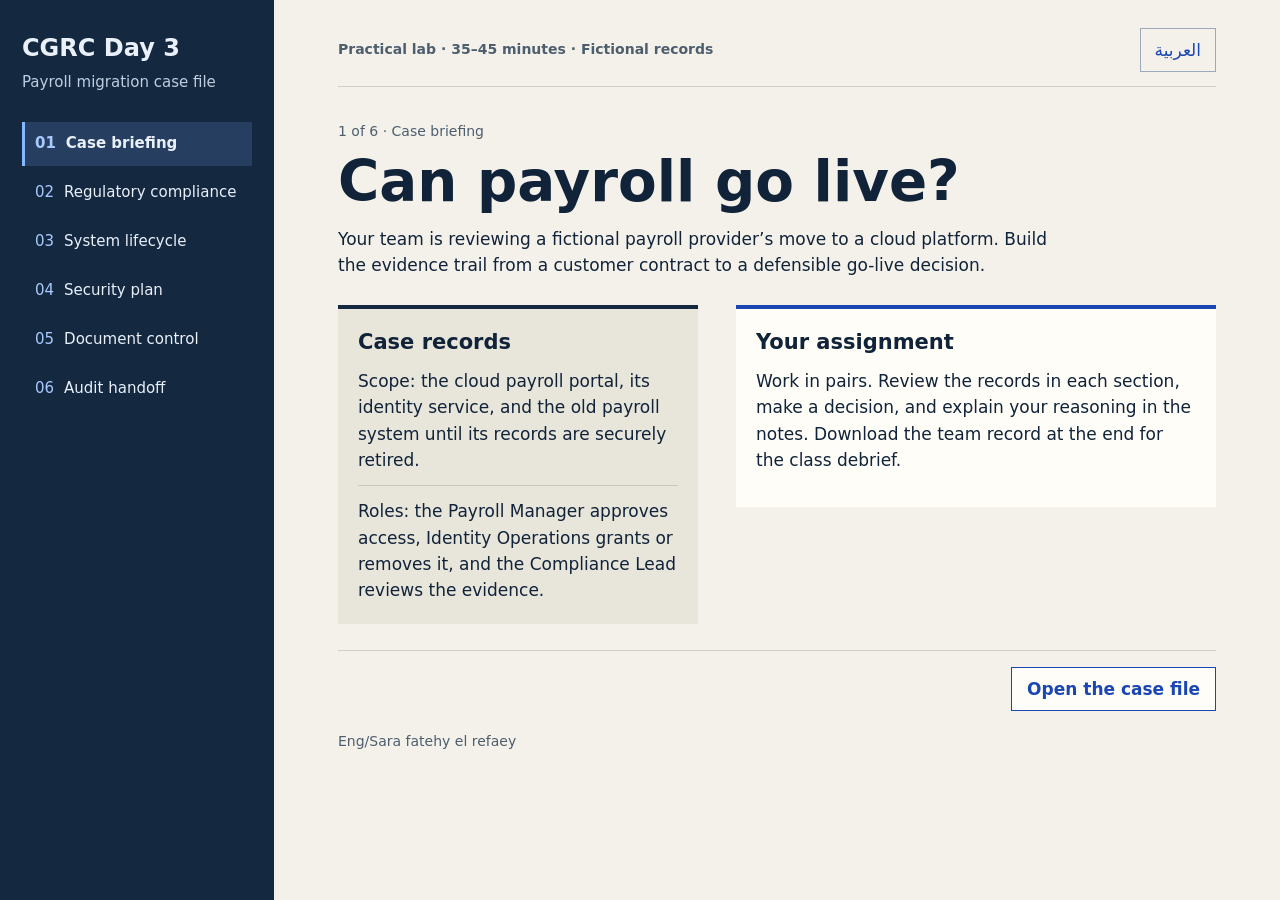
==== index.html @ adb21e2c "Add the bilingual CGRC Day 3 lab" ====
<!doctype html>
<html lang="en" dir="ltr">
<head>
<meta charset="utf-8">
<meta name="viewport" content="width=device-width, initial-scale=1">
<title>Payroll Migration | CGRC Day 3 Lab</title>
<style>
  :root {
    color-scheme: light;
    --paper: #f4f1ea;
    --white: #fffdf7;
    --ink: #102339;
    --muted: #4d5e6d;
    --line: #cdcfc8;
    --blue: #1946b3;
    --rail: #142840;
    --rail-text: #e9f0fa;
  }
  * { box-sizing: border-box; }
  body { margin: 0; background: var(--paper); color: var(--ink); font: 17px/1.55 system-ui, sans-serif; }
  button, textarea { font: inherit; }
  a, button { touch-action: manipulation; }
  :focus-visible { outline: 3px solid #2871db; outline-offset: 4px; }
  [hidden] { display: none !important; }
  .frame { max-width: 1540px; min-height: 100vh; margin: auto; display: grid; grid-template-columns: 274px minmax(0, 1fr); }
  .rail { background: var(--rail); color: var(--rail-text); padding: 34px 22px; }
  .brand { font-size: 24px; font-weight: 750; line-height: 1.2; }
  .rail p { color: #bfcee0; margin: 8px 0 28px; font-size: 15px; }
  .rail nav { display: grid; gap: 5px; }
  .rail a { display: grid; grid-template-columns: 2ch 1fr; gap: 10px; text-decoration: none; color: inherit; min-height: 44px; align-items: center; padding: 8px 10px; border-inline-start: 3px solid transparent; font-size: 15px; }
  .rail a:hover, .rail a[aria-current] { background: #263f60; }
  .rail a[aria-current] { border-inline-start-color: #86b7ff; font-weight: 700; }
  .rail a span:first-child { color: #a8caff; font-variant-numeric: tabular-nums; }
  main { min-width: 0; padding: 28px clamp(20px, 5vw, 76px) 18px; }
  header { display: flex; align-items: center; justify-content: space-between; flex-wrap: wrap; gap: 8px 16px; border-bottom: 1px solid var(--line); padding-bottom: 14px; }
  .meta, .section-label, footer { font-size: 14px; color: var(--muted); }
  .meta { font-weight: 700; }
  .language { min-height: 44px; background: transparent; color: var(--blue); border: 1px solid #9ca8bc; padding: 4px 14px; cursor: pointer; }
  .section-label { margin: 34px 0 8px; }
  h1 { font-size: clamp(32px, 4.4vw, 62px); line-height: 1.09; margin: 0 0 14px; max-width: 21ch; overflow-wrap: anywhere; }
  h2 { font-size: 21px; line-height: 1.3; margin: 0 0 12px; }
  .lead { max-width: 66ch; margin: 0 0 26px; }
  .workspace { display: grid; grid-template-columns: minmax(0, 0.9fr) minmax(0, 1.2fr); gap: clamp(18px, 3vw, 38px); align-items: start; }
  .evidence { background: #e8e5db; border-top: 4px solid var(--rail); padding: 20px; }
  .evidence p { margin: 0; }
  .evidence p + p { border-top: 1px solid #c7c9c1; margin-top: 12px; padding-top: 12px; }
  .task { background: var(--white); padding: 20px; border-top: 4px solid var(--blue); }
  .task p { margin: 0 0 14px; }
  fieldset { border: 0; padding: 0; margin: 0 0 12px; min-width: 0; }
  legend { padding: 0; margin-bottom: 10px; font-weight: 700; }
  .choice { display: flex; align-items: start; gap: 9px; padding: 10px; margin-bottom: 7px; border: 1px solid var(--line); cursor: pointer; }
  .choice:has(:checked) { border-color: var(--blue); background: #edf2ff; }
  input { accent-color: var(--blue); margin-top: .42em; flex-shrink: 0; }
  .action { display: inline-flex; align-items: center; justify-content: center; min-height: 44px; padding: 7px 15px; border: 1px solid var(--blue); text-decoration: none; font-weight: 650; color: var(--blue); background: var(--white); cursor: pointer; }
  .primary { color: white; background: var(--blue); }
  .task .feedback { padding: 10px 12px; margin: 12px 0 0; background: #eaf0f6; border-inline-start: 3px solid var(--blue); }
  .notes { margin-top: 18px; }
  .notes label { display: block; font-size: 15px; font-weight: 700; margin-bottom: 5px; }
  textarea { width: 100%; resize: vertical; min-height: 94px; padding: 9px; border: 1px solid #929b9f; background: #fff; color: inherit; }
  .pager { border-top: 1px solid var(--line); margin-top: 26px; padding-top: 16px; display: flex; justify-content: space-between; gap: 10px; }
  .pager a:last-child { margin-inline-start: auto; }
  footer { margin-top: 20px; }
  @media (max-width: 1050px) { .frame { grid-template-columns: 215px minmax(0,1fr); } .workspace { grid-template-columns: 1fr; } }
  @media (max-width: 650px) {
    .frame { display: block; }
    .rail { padding: 18px 14px 12px; }
    .rail p { display: none; }
    .rail nav { grid-template-columns: repeat(2, minmax(0, 1fr)); gap: 2px 5px; margin-top: 8px; }
    .rail a { gap: 6px; font-size: 14px; padding-inline: 5px; }
    main { padding: 15px 16px 18px; }
    .section-label { margin-top: 24px; }
  }
</style>
</head>
<body>
<div class="frame">
  <aside class="rail">
    <div class="brand">CGRC <span id="day">Day 3</span></div>
    <p id="rail-caption">Payroll migration case file</p>
    <nav id="steps" aria-label="Lab sections"></nav>
  </aside>
  <main>
    <header>
      <div id="meta" class="meta">Practical lab · 35–45 minutes · Fictional records</div>
      <button type="button" id="language" class="language" lang="ar">العربية</button>
    </header>
    <p id="position" class="section-label"></p>
    <h1 id="title" tabindex="-1">Payroll migration lab</h1>
    <p id="lead" class="lead">Build an evidence trail for a fictional cloud payroll migration.</p>
    <noscript>Enable JavaScript to navigate the lab, check decisions, and export your notes.</noscript>
    <div class="workspace">
      <section class="evidence" aria-labelledby="evidence-title">
        <h2 id="evidence-title"></h2>
        <div id="records"></div>
      </section>
      <section class="task" aria-labelledby="task-title">
        <h2 id="task-title"></h2>
        <p id="instruction"></p>
        <form id="decision" hidden>
          <fieldset><legend id="question"></legend><div id="choices"></div></fieldset>
          <button id="check" class="action primary"></button>
          <p id="feedback" class="feedback" role="status" hidden></p>
        </form>
        <div id="notes-area" class="notes" hidden>
          <label id="notes-label" for="notes"></label>
          <textarea id="notes" dir="auto"></textarea>
        </div>
        <button type="button" id="download" class="action primary" hidden></button>
      </section>
    </div>
    <nav class="pager" id="pager" aria-label="Section navigation">
      <a id="previous" class="action"></a>
      <a id="next" class="action"></a>
    </nav>
    <footer><bdi>Eng/Sara fatehy el refaey</bdi></footer>
  </main>
</div>
<script>
const content = {
  en: {
    ui: {
      day: "Day 3", rail: "Payroll migration case file", meta: "Practical lab · 35–45 minutes · Fictional records",
      evidence: "Case records", task: "Your assignment", notes: "Team notes (optional, kept on this page until reload)",
      check: "Check decision", download: "Download team record", previous: "Back", next: "Next section", start: "Open the case file",
      sections: "Lab sections", pager: "Section navigation", of: "of", noAnswer: "Unanswered"
    },
    steps: [
      {
        tab: "Case briefing", title: "Can payroll go live?",
        lead: "Your team is reviewing a fictional payroll provider’s move to a cloud platform. Build the evidence trail from a customer contract to a defensible go-live decision.",
        records: [
          "Scope: the cloud payroll portal, its identity service, and the old payroll system until its records are securely retired.",
          "Roles: the Payroll Manager approves access, Identity Operations grants or removes it, and the Compliance Lead reviews the evidence."
        ],
        instruction: "Work in pairs. Review the records in each section, make a decision, and explain your reasoning in the notes. Download the team record at the end for the class debrief."
      },
      {
        tab: "Regulatory compliance", title: "Map the obligation",
        lead: "Start with the source requirement. The control and its evidence need to show how the team meets that requirement.",
        records: [
          "CL-07 · Fictional customer contract. Payroll access is limited to approved staff. For a departure on a working day, remove access by the same time on the next working day.",
          "HR-041 · The simulated HR system records departures. Identity Operations can export time-stamped access removal records."
        ],
        instruction: "Identify the accountable owner and the evidence you would request.",
        question: "Which mapping demonstrates the removal deadline?",
        choices: [
          "Compliance publishes a policy. Use the signed policy as proof every departure met the deadline.",
          "Payroll Manager owns the requirement. Compare the HR departure timestamp with the access removal record."
        ],
        feedback: [
          "A policy describes the rule. It does not show when a particular account was removed.",
          "Correct. Matching departure and removal timestamps lets a reviewer assess whether the deadline was met."
        ]
      },
      {
        tab: "System lifecycle", title: "Set the go-live gate",
        lead: "A go-live decision depends on evidence from the new platform and any legacy access that remains in scope.",
        records: [
          "TEST-18 · New portal access was checked. The legacy system’s departure workflow has yet to be tested.",
          "MIG-03 · Legacy records must remain available to designated staff during reconciliation. The migration lead can test legacy access before the planned launch."
        ],
        instruction: "Propose a launch decision and a concrete condition for revisiting it.",
        question: "What should the launch team do?",
        choices: [
          "Hold launch approval until the team tests legacy access removal and reviews the result. Keep only approved reconciliation access.",
          "Approve launch based on the new portal test and wait until the legacy system is retired to review its access."
        ],
        feedback: [
          "Correct. Legacy access is still in scope. Define who will review the result and record the decision before launch.",
          "The legacy system still holds payroll records. A new portal test does not show that the old workflow removes access on time."
        ]
      },
      {
        tab: "Security plan", title: "Write the control entry",
        lead: "A System Security Plan should give an assessor enough detail to understand who does what and where to verify it.",
        records: [
          "SSP-04 · Draft wording: “Payroll access is restricted.” No owner, timing, or evidence location is given.",
          "OPS-12 · HR records departures. Identity Operations removes access in the portal and legacy system while both are in use."
        ],
        instruction: "Choose the entry that an assessor could verify. Draft your own version in the notes.",
        question: "Which entry belongs in the plan?",
        choices: [
          "Access is managed according to policy, and the team checks it when necessary.",
          "On an HR departure notice, Identity Operations removes access from both systems within one business day. The Payroll Manager reviews exceptions. HR timestamps and removal records are linked in the case ticket."
        ],
        feedback: [
          "The wording leaves the trigger, deadline, systems, and evidence open to interpretation.",
          "Correct. The entry identifies the trigger, executor, deadline, systems, reviewer, and evidence location."
        ]
      },
      {
        tab: "Document control", title: "Choose the audit evidence",
        lead: "Two procedures and a case record are on your desk. Decide which files explain the process and which show what happened.",
        records: [
          "PROC-02 v2 · Approved by the Payroll Manager. Remove payroll access within one business day. PROC-02 v3 · Draft awaiting approval. It proposes two business days.",
          "CASE-204 · HR recorded a Monday 09:00 departure. Tuesday’s 11:00 access export still lists the account as active in the legacy system."
        ],
        instruction: "Record the governing version and the evidence that supports the finding.",
        question: "What belongs in the audit pack?",
        choices: [
          "Use the approved v2 procedure, the HR departure record, and the time-stamped legacy export. Record the exception and preserve the draft separately.",
          "Use the newer draft and omit the earlier access export because the draft allows a longer window."
        ],
        feedback: [
          "Correct. The approved procedure establishes the rule. The HR record and access export support the finding.",
          "A newer draft does not supersede an approved procedure or change the customer contract."
        ]
      },
      {
        tab: "Audit handoff", title: "Close the finding",
        lead: "The legacy export confirms that a former employee still had payroll access after the approved deadline.",
        records: [
          "Finding F-01 · CASE-204 shows legacy access remained active beyond the deadline in CL-07.",
          "Your handoff should specify who removes access, how the removal will be verified, and how a similar delay could be detected on Day 4."
        ],
        instruction: "Write a short audit handoff. Include the requirement, evidence of the failure, remediation owner, and proof of closure. Download your decisions and notes for discussion."
      }
    ]
  },
  ar: {
    ui: {
      day: "اليوم الثالث", rail: "ملف حالة ترحيل نظام الرواتب", meta: "مختبر عملي · ٣٥–٤٥ دقيقة · سجلات افتراضية",
      evidence: "سجلات الحالة", task: "المهمة", notes: "ملاحظات الفريق (اختيارية، تبقى على الصفحة حتى إعادة تحميلها)",
      check: "تحقق من القرار", download: "تنزيل سجل الفريق", previous: "السابق", next: "القسم التالي", start: "افتح ملف الحالة",
      sections: "أقسام المختبر", pager: "التنقل بين الأقسام", of: "من", noAnswer: "بلا إجابة"
    },
    steps: [
      {
        tab: "موجز الحالة", title: "هل نوافق على تشغيل النظام؟",
        lead: "يراجع فريقك انتقال شركة رواتب افتراضية إلى منصة سحابية. تتبّع الأدلة من بند العقد حتى قرار التشغيل.",
        records: [
          "النطاق: بوابة الرواتب السحابية، وخدمة إدارة الهوية، والنظام القديم حتى إخراج سجلاته من الخدمة بطريقة آمنة.",
          "الأدوار: يعتمد مدير الرواتب صلاحيات الوصول، ويمنحها أو يلغيها فريق عمليات الهوية، ويراجع مسؤول الامتثال الأدلة."
        ],
        instruction: "اعملوا في أزواج. راجعوا السجلات، واتخذوا قرارًا في كل قسم، وسجّلوا مبرراتكم. نزّلوا سجل الفريق في النهاية لمناقشته."
      },
      {
        tab: "الامتثال التنظيمي", title: "اربط الالتزام بالضابط",
        lead: "ابدأ بالمتطلب الوارد في المصدر. يجب أن يوضح الضابط وأدلته كيف يتحقق هذا المتطلب.",
        records: [
          "عقد العميل الافتراضي (CL-07): يقتصر الوصول إلى الرواتب على الموظفين المعتمدين. عند المغادرة في يوم عمل، تُلغى الصلاحيات بحلول الوقت نفسه من يوم العمل التالي.",
          "سجل الموارد البشرية (HR-041): يسجل النظام الافتراضي حالات المغادرة، ويمكن لفريق عمليات الهوية استخراج سجلات إلغاء الوصول الموثقة بالتوقيت."
        ],
        instruction: "حدّد مالك المتطلب والدليل الذي ستطلبه.",
        question: "أي ربط يثبت الالتزام بالموعد؟",
        choices: [
          "ينشر فريق الامتثال سياسة موقّعة ويستخدمها لإثبات إلغاء الوصول في الموعد لكل مغادر.",
          "يتولى مدير الرواتب مسؤولية المتطلب. نقارن وقت المغادرة في سجل الموارد البشرية بوقت إلغاء الصلاحية."
        ],
        feedback: [
          "توضح السياسة القاعدة، لكنها لا تثبت متى أُلغيت صلاحية حساب بعينه.",
          "صحيح. تتيح مقارنة وقت المغادرة والإلغاء التحقق من الالتزام بالموعد."
        ]
      },
      {
        tab: "دورة حياة النظام", title: "حدّد شرط التشغيل",
        lead: "يعتمد قرار التشغيل على أدلة المنصة الجديدة وعلى صلاحيات النظام القديم ما دام ضمن النطاق.",
        records: [
          "اختبار (TEST-18): فُحص الوصول إلى البوابة الجديدة، لكن إجراء إلغاء الوصول في النظام القديم لم يُختبر بعد.",
          "ترحيل (MIG-03): تبقى السجلات القديمة متاحة للموظفين المكلّفين بالمطابقة. يستطيع مسؤول الترحيل اختبار الوصول قبل التشغيل."
        ],
        instruction: "اقترح قرار تشغيل وحدّد شرطًا واضحًا لإعادة النظر فيه.",
        question: "ما الإجراء المناسب لفريق التشغيل؟",
        choices: [
          "أجّل الموافقة لحين اختبار إلغاء الوصول في النظام القديم ومراجعة النتيجة. احتفظ بصلاحيات المطابقة المعتمدة فقط.",
          "وافق على التشغيل بناءً على اختبار البوابة الجديدة وأجّل مراجعة الوصول إلى حين إيقاف النظام القديم."
        ],
        feedback: [
          "صحيح. النظام القديم ما زال ضمن النطاق. حدّد مَن يراجع نتيجة الاختبار وسجّل القرار قبل التشغيل.",
          "ما زال النظام القديم يحتوي على سجلات الرواتب. اختبار البوابة الجديدة لا يثبت إلغاء الوصول في النظام القديم في الموعد."
        ]
      },
      {
        tab: "خطة أمن النظام", title: "اكتب وصف الضابط",
        lead: "توضح خطة أمن النظام للمقيّم من ينفذ الضابط وكيف يجد دليل التنفيذ.",
        records: [
          "مسودة خطة الأمن (SSP-04): «الوصول إلى الرواتب مقيّد». لم يُذكر المسؤول أو التوقيت أو مكان الدليل.",
          "إجراء التشغيل (OPS-12): توثّق الموارد البشرية المغادرة، وتُلغي عمليات الهوية الصلاحيات في البوابة والنظام القديم ما داما قيد الاستخدام."
        ],
        instruction: "اختر الوصف الذي يستطيع المقيّم التحقق منه واكتب صياغتك في الملاحظات.",
        question: "أي وصف يصلح للخطة؟",
        choices: [
          "يُدار الوصول وفق السياسة، ويراجعه الفريق عند الحاجة.",
          "عند إخطار المغادرة، تُلغي عمليات الهوية الصلاحيات في النظامين خلال يوم عمل واحد. يراجع مدير الرواتب الاستثناءات، وتُربط سجلات التوقيت والإلغاء بتذكرة الحالة."
        ],
        feedback: [
          "لا يحدد هذا الوصف متى يبدأ الإجراء أو موعده أو الأنظمة المشمولة أو مكان الدليل.",
          "صحيح. يحدد الوصف سبب بدء الإجراء، والمنفذ، والموعد، والأنظمة، والمراجع، ومكان الدليل."
        ]
      },
      {
        tab: "إدارة الوثائق", title: "اختر أدلة التدقيق",
        lead: "أمامك نسختان من الإجراء وسجل حالة. حدّد ما يشرح الإجراء وما يثبت ما حدث.",
        records: [
          "الإجراء (PROC-02): اعتمد مدير الرواتب الإصدار الثاني، وفيه الإلغاء خلال يوم عمل. الإصدار الثالث مسودة غير معتمدة تقترح يومي عمل.",
          "الحالة (CASE-204): سُجّلت المغادرة يوم الاثنين الساعة 09:00. أظهر كشف الثلاثاء الساعة 11:00 أن الحساب ما زال نشطًا في النظام القديم."
        ],
        instruction: "سجّل الإصدار المعتمد والدليل الذي يدعم الملاحظة.",
        question: "ما الذي يُدرج في حزمة التدقيق؟",
        choices: [
          "الإصدار الثاني المعتمد، وسجل المغادرة، وكشف الوصول المؤرّخ. وثّق الاستثناء واحفظ المسودة منفصلة.",
          "المسودة الأحدث، مع حذف كشف الوصول السابق لأن المسودة تسمح بمهلة أطول."
        ],
        feedback: [
          "صحيح. يحدد الإجراء المعتمد القاعدة، ويدعم سجل المغادرة وكشف الوصول الملاحظة.",
          "المسودة الأحدث لا تلغي الإجراء المعتمد ولا تغيّر عقد العميل."
        ]
      },
      {
        tab: "تسليم نتائج التدقيق", title: "أغلق ملاحظة التدقيق",
        lead: "يؤكد كشف النظام القديم أن موظفًا سابقًا احتفظ بصلاحية الوصول إلى الرواتب بعد انتهاء المهلة المعتمدة.",
        records: [
          "الملاحظة (F-01): تُظهر الحالة CASE-204 استمرار الوصول إلى النظام القديم بعد مهلة البند CL-07.",
          "حدّد من يلغي الوصول، وكيف تتحقق من الإلغاء، وكيف يمكن رصد تأخير مماثل في اليوم الرابع."
        ],
        instruction: "اكتب ملخصًا قصيرًا يتضمن المتطلب، ودليل الإخفاق، ومسؤول المعالجة، ودليل الإغلاق. نزّل قرارات الفريق وملاحظاته لمناقشتها."
      }
    ]
  }
};

const get = id => document.getElementById(id);
const responses = Array.from({length: content.en.steps.length}, () => ({choice: null, checked: false, notes: ""}));
let language = "en";
let current = 0;

function render(moveFocus = false) {
  const route = location.hash.match(/^#\/(\d+)$/);
  const index = Number(route?.[1]) - 1;
  current = index >= 0 && index < responses.length ? index : 0;
  const {ui, steps} = content[language];
  const step = steps[current];
  const response = responses[current];
  const arabic = language === "ar";

  document.documentElement.lang = language;
  document.documentElement.dir = arabic ? "rtl" : "ltr";
  document.title = step.title + " | CGRC";
  const toggle = get("language");
  toggle.textContent = arabic ? "English" : "العربية";
  toggle.lang = arabic ? "en" : "ar";
  get("day").textContent = ui.day;
  get("rail-caption").textContent = ui.rail;
  get("meta").textContent = ui.meta;
  get("steps").setAttribute("aria-label", ui.sections);
  get("pager").setAttribute("aria-label", ui.pager);
  get("position").textContent = (current + 1) + " " + ui.of + " " + steps.length + " · " + step.tab;
  get("title").textContent = step.title;
  get("lead").textContent = step.lead;
  get("evidence-title").textContent = ui.evidence;
  get("task-title").textContent = ui.task;
  get("instruction").textContent = step.instruction;
  get("records").replaceChildren(...step.records.map(record => {
    const p = document.createElement("p");
    p.textContent = record;
    return p;
  }));
  get("steps").replaceChildren(...steps.map((entry, i) => {
    const link = document.createElement("a");
    const number = document.createElement("span");
    number.textContent = String(i + 1).padStart(2, "0");
    link.href = "#/" + (i + 1);
    link.append(number, document.createTextNode(entry.tab));
    if (current === i) link.setAttribute("aria-current", "step");
    return link;
  }));

  get("decision").hidden = !step.choices;
  get("question").textContent = step.question ?? "";
  get("check").textContent = ui.check;
  get("choices").replaceChildren(...(step.choices ?? []).map((choice, i) => {
    const label = document.createElement("label");
    const input = document.createElement("input");
    input.type = "radio";
    input.name = "decision";
    input.value = String(i);
    input.required = true;
    input.checked = response.choice === i;
    label.className = "choice";
    label.append(input, document.createTextNode(choice));
    return label;
  }));
  showFeedback();
  const last = current === steps.length - 1;
  get("notes-area").hidden = current === 0;
  get("notes-label").textContent = ui.notes;
  get("notes").value = response.notes;
  get("download").hidden = !last;
  get("download").textContent = ui.download;
  get("previous").hidden = current === 0;
  get("previous").href = "#/" + current;
  get("previous").textContent = ui.previous;
  get("next").hidden = last;
  get("next").href = "#/" + (current + 2);
  get("next").textContent = current === 0 ? ui.start : ui.next;
  if (moveFocus) get("title").focus();
}

function showFeedback() {
  const response = responses[current];
  const panel = get("feedback");
  panel.hidden = !response.checked;
  panel.textContent = response.checked ? content[language].steps[current].feedback[response.choice] : "";
}

get("language").addEventListener("click", () => {
  language = language === "en" ? "ar" : "en";
  render();
});
get("decision").addEventListener("change", event => {
  responses[current].choice = Number(event.target.value);
  responses[current].checked = false;
  showFeedback();
});
get("decision").addEventListener("submit", event => {
  event.preventDefault();
  responses[current].checked = true;
  showFeedback();
});
get("notes").addEventListener("input", event => {
  responses[current].notes = event.target.value;
});
get("download").addEventListener("click", () => {
  const {ui, steps} = content[language];
  const report = steps.slice(1).map((step, i) => {
    const {choice, notes} = responses[i + 1];
    const decision = step.choices ? step.choices[choice] ?? ui.noAnswer : "";
    return [step.tab, decision, notes].filter(Boolean).join("\n");
  });
  const blob = new Blob(["\uFEFF", ["CGRC · " + ui.day, ...report].join("\n\n")], {type: "text/plain;charset=utf-8"});
  const url = URL.createObjectURL(blob);
  const link = document.createElement("a");
  link.href = url;
  link.download = "cgrc-day-3-team-record.txt";
  link.click();
  setTimeout(() => URL.revokeObjectURL(url), 1000);
});
window.addEventListener("hashchange", () => render(true));
render();
</script>
</body>
</html>
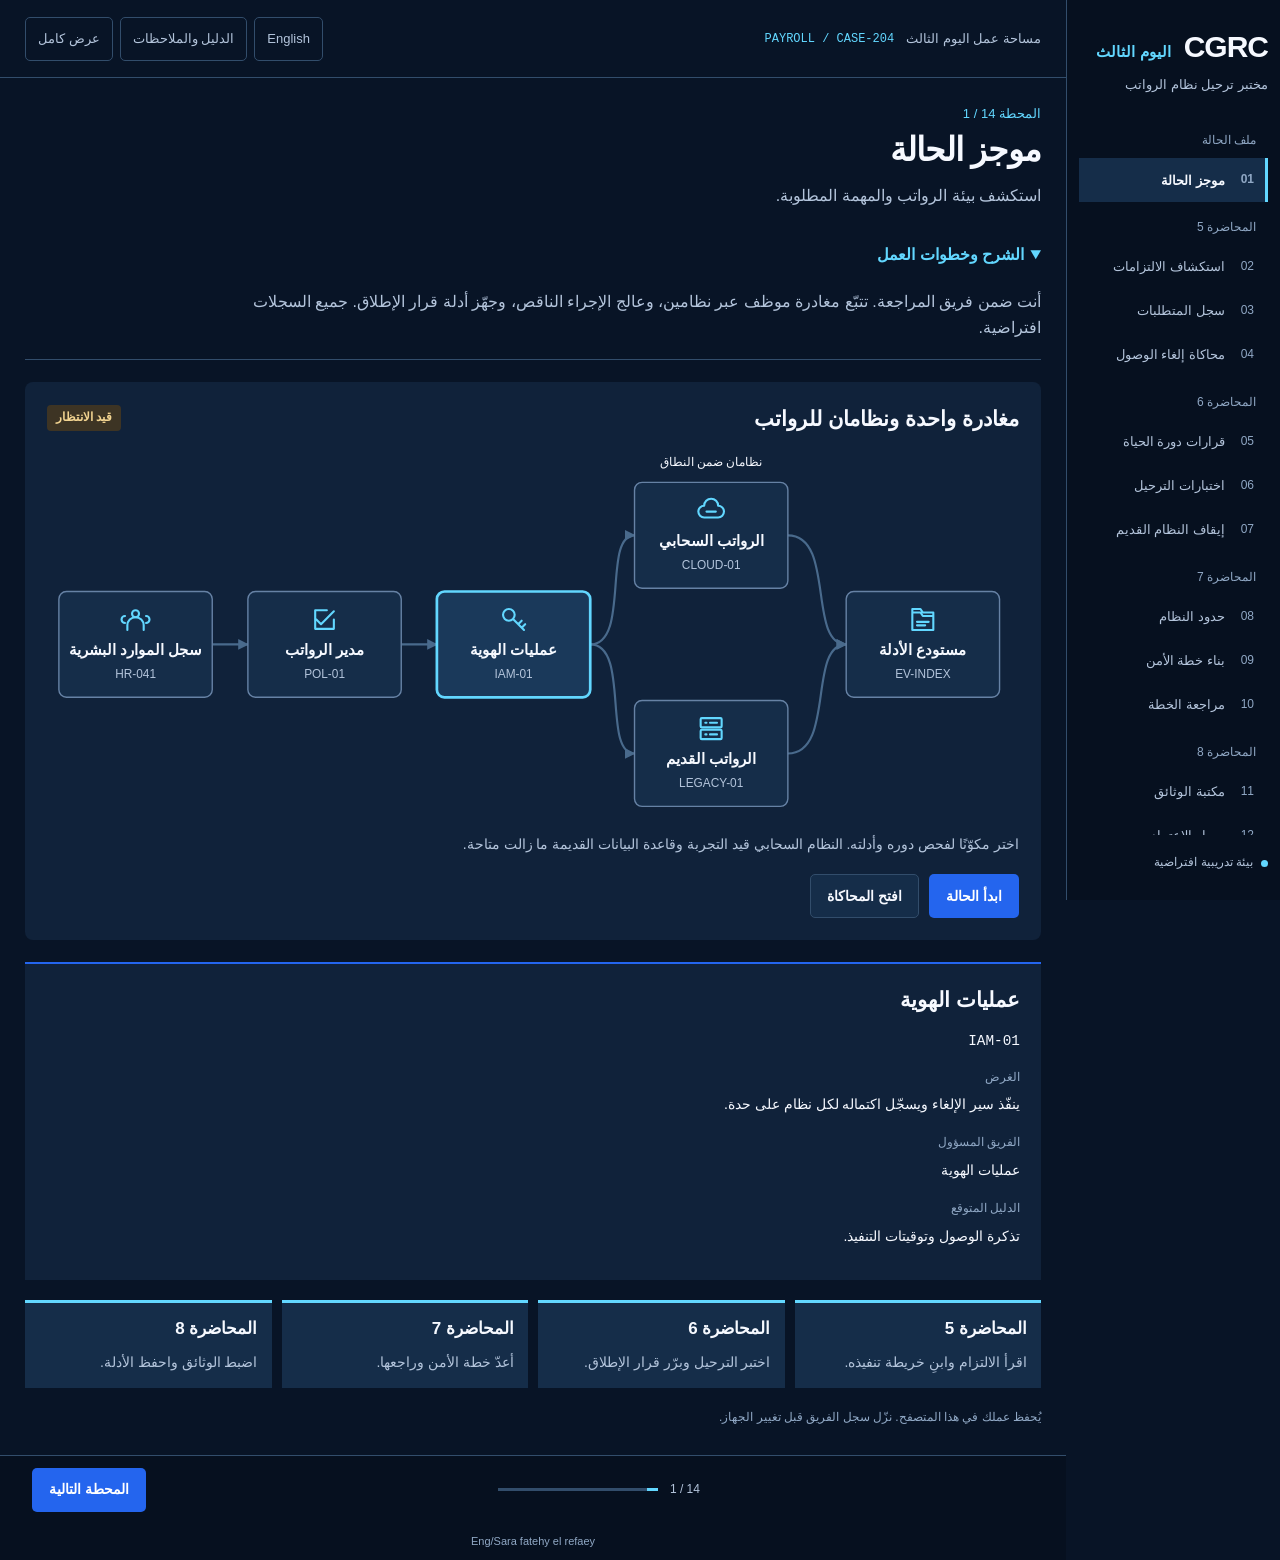
==== commit 6ec40050: "Publish the animated CGRC Day 3 simulation and audit workbench" ====
--- a/index.html
+++ b/index.html
@@ -1,442 +1,55 @@
 <!doctype html>
-<html lang="en" dir="ltr">
+<html lang="ar" dir="rtl">
 <head>
 <meta charset="utf-8">
 <meta name="viewport" content="width=device-width, initial-scale=1">
-<title>Payroll Migration | CGRC Day 3 Lab</title>
-<style>
-  :root {
-    color-scheme: light;
-    --paper: #f4f1ea;
-    --white: #fffdf7;
-    --ink: #102339;
-    --muted: #4d5e6d;
-    --line: #cdcfc8;
-    --blue: #1946b3;
-    --rail: #142840;
-    --rail-text: #e9f0fa;
-  }
-  * { box-sizing: border-box; }
-  body { margin: 0; background: var(--paper); color: var(--ink); font: 17px/1.55 system-ui, sans-serif; }
-  button, textarea { font: inherit; }
-  a, button { touch-action: manipulation; }
-  :focus-visible { outline: 3px solid #2871db; outline-offset: 4px; }
-  [hidden] { display: none !important; }
-  .frame { max-width: 1540px; min-height: 100vh; margin: auto; display: grid; grid-template-columns: 274px minmax(0, 1fr); }
-  .rail { background: var(--rail); color: var(--rail-text); padding: 34px 22px; }
-  .brand { font-size: 24px; font-weight: 750; line-height: 1.2; }
-  .rail p { color: #bfcee0; margin: 8px 0 28px; font-size: 15px; }
-  .rail nav { display: grid; gap: 5px; }
-  .rail a { display: grid; grid-template-columns: 2ch 1fr; gap: 10px; text-decoration: none; color: inherit; min-height: 44px; align-items: center; padding: 8px 10px; border-inline-start: 3px solid transparent; font-size: 15px; }
-  .rail a:hover, .rail a[aria-current] { background: #263f60; }
-  .rail a[aria-current] { border-inline-start-color: #86b7ff; font-weight: 700; }
-  .rail a span:first-child { color: #a8caff; font-variant-numeric: tabular-nums; }
-  main { min-width: 0; padding: 28px clamp(20px, 5vw, 76px) 18px; }
-  header { display: flex; align-items: center; justify-content: space-between; flex-wrap: wrap; gap: 8px 16px; border-bottom: 1px solid var(--line); padding-bottom: 14px; }
-  .meta, .section-label, footer { font-size: 14px; color: var(--muted); }
-  .meta { font-weight: 700; }
-  .language { min-height: 44px; background: transparent; color: var(--blue); border: 1px solid #9ca8bc; padding: 4px 14px; cursor: pointer; }
-  .section-label { margin: 34px 0 8px; }
-  h1 { font-size: clamp(32px, 4.4vw, 62px); line-height: 1.09; margin: 0 0 14px; max-width: 21ch; overflow-wrap: anywhere; }
-  h2 { font-size: 21px; line-height: 1.3; margin: 0 0 12px; }
-  .lead { max-width: 66ch; margin: 0 0 26px; }
-  .workspace { display: grid; grid-template-columns: minmax(0, 0.9fr) minmax(0, 1.2fr); gap: clamp(18px, 3vw, 38px); align-items: start; }
-  .evidence { background: #e8e5db; border-top: 4px solid var(--rail); padding: 20px; }
-  .evidence p { margin: 0; }
-  .evidence p + p { border-top: 1px solid #c7c9c1; margin-top: 12px; padding-top: 12px; }
-  .task { background: var(--white); padding: 20px; border-top: 4px solid var(--blue); }
-  .task p { margin: 0 0 14px; }
-  fieldset { border: 0; padding: 0; margin: 0 0 12px; min-width: 0; }
-  legend { padding: 0; margin-bottom: 10px; font-weight: 700; }
-  .choice { display: flex; align-items: start; gap: 9px; padding: 10px; margin-bottom: 7px; border: 1px solid var(--line); cursor: pointer; }
-  .choice:has(:checked) { border-color: var(--blue); background: #edf2ff; }
-  input { accent-color: var(--blue); margin-top: .42em; flex-shrink: 0; }
-  .action { display: inline-flex; align-items: center; justify-content: center; min-height: 44px; padding: 7px 15px; border: 1px solid var(--blue); text-decoration: none; font-weight: 650; color: var(--blue); background: var(--white); cursor: pointer; }
-  .primary { color: white; background: var(--blue); }
-  .task .feedback { padding: 10px 12px; margin: 12px 0 0; background: #eaf0f6; border-inline-start: 3px solid var(--blue); }
-  .notes { margin-top: 18px; }
-  .notes label { display: block; font-size: 15px; font-weight: 700; margin-bottom: 5px; }
-  textarea { width: 100%; resize: vertical; min-height: 94px; padding: 9px; border: 1px solid #929b9f; background: #fff; color: inherit; }
-  .pager { border-top: 1px solid var(--line); margin-top: 26px; padding-top: 16px; display: flex; justify-content: space-between; gap: 10px; }
-  .pager a:last-child { margin-inline-start: auto; }
-  footer { margin-top: 20px; }
-  @media (max-width: 1050px) { .frame { grid-template-columns: 215px minmax(0,1fr); } .workspace { grid-template-columns: 1fr; } }
-  @media (max-width: 650px) {
-    .frame { display: block; }
-    .rail { padding: 18px 14px 12px; }
-    .rail p { display: none; }
-    .rail nav { grid-template-columns: repeat(2, minmax(0, 1fr)); gap: 2px 5px; margin-top: 8px; }
-    .rail a { gap: 6px; font-size: 14px; padding-inline: 5px; }
-    main { padding: 15px 16px 18px; }
-    .section-label { margin-top: 24px; }
-  }
-</style>
+<meta name="theme-color" content="#081426">
+<meta name="description" content="Interactive bilingual CGRC Day 3 lab. Compliance, system lifecycle, security plans and controlled documentation through a fictional payroll migration.">
+<title>CGRC Day 3 · Payroll Migration Lab</title>
+<link rel="stylesheet" href="./styles.css">
 </head>
 <body>
-<div class="frame">
-  <aside class="rail">
-    <div class="brand">CGRC <span id="day">Day 3</span></div>
-    <p id="rail-caption">Payroll migration case file</p>
-    <nav id="steps" aria-label="Lab sections"></nav>
+<a class="skip" id="skip" href="#main">انتقل إلى مساحة العمل</a>
+<div class="app">
+  <aside class="sidebar" aria-label="Lab navigation">
+    <a href="#/1" class="brand"><strong>CGRC</strong><span id="brand-day">اليوم الثالث</span></a>
+    <p id="brand-sub">مختبر ترحيل نظام الرواتب</p>
+    <nav id="navigation"></nav>
+    <div class="sidebar-bottom"><span class="signal"></span><span id="simulation-label">بيئة تدريبية افتراضية</span></div>
   </aside>
-  <main>
-    <header>
-      <div id="meta" class="meta">Practical lab · 35–45 minutes · Fictional records</div>
-      <button type="button" id="language" class="language" lang="ar">العربية</button>
+  <div class="main">
+    <header class="topbar">
+      <div class="breadcrumb"><span id="module-label"></span><strong>PAYROLL / CASE-204</strong></div>
+      <div class="top-actions">
+        <button id="language" class="quiet" type="button" lang="en">English</button>
+        <button id="notes-button" class="quiet" type="button"></button>
+        <button id="fullscreen" class="quiet" type="button"></button>
+      </div>
     </header>
-    <p id="position" class="section-label"></p>
-    <h1 id="title" tabindex="-1">Payroll migration lab</h1>
-    <p id="lead" class="lead">Build an evidence trail for a fictional cloud payroll migration.</p>
-    <noscript>Enable JavaScript to navigate the lab, check decisions, and export your notes.</noscript>
-    <div class="workspace">
-      <section class="evidence" aria-labelledby="evidence-title">
-        <h2 id="evidence-title"></h2>
-        <div id="records"></div>
-      </section>
-      <section class="task" aria-labelledby="task-title">
-        <h2 id="task-title"></h2>
-        <p id="instruction"></p>
-        <form id="decision" hidden>
-          <fieldset><legend id="question"></legend><div id="choices"></div></fieldset>
-          <button id="check" class="action primary"></button>
-          <p id="feedback" class="feedback" role="status" hidden></p>
-        </form>
-        <div id="notes-area" class="notes" hidden>
-          <label id="notes-label" for="notes"></label>
-          <textarea id="notes" dir="auto"></textarea>
-        </div>
-        <button type="button" id="download" class="action primary" hidden></button>
-      </section>
-    </div>
-    <nav class="pager" id="pager" aria-label="Section navigation">
-      <a id="previous" class="action"></a>
-      <a id="next" class="action"></a>
-    </nav>
-    <footer><bdi>Eng/Sara fatehy el refaey</bdi></footer>
-  </main>
+    <div class="mobile-nav"><label for="jump" id="jump-label"></label><select id="jump"></select></div>
+    <main id="main" tabindex="-1">
+      <div class="screen-heading"><div><p id="position" class="overline"></p><h1 id="title"></h1><p id="lead" class="lead"></p></div><div id="case-status" class="status-summary"></div></div>
+      <div id="screen"></div>
+      <div id="save-state" class="save-state" role="status"></div>
+    </main>
+    <footer class="bottom">
+      <a id="previous" class="button secondary"></a>
+      <div class="bottom-center"><span id="page-count"></span><span class="progress-track"><span id="progress"></span></span></div>
+      <a id="next" class="button primary"></a>
+    </footer>
+    <div class="credit"><bdi>Eng/Sara fatehy el refaey</bdi></div>
+  </div>
 </div>
-<script>
-const content = {
-  en: {
-    ui: {
-      day: "Day 3", rail: "Payroll migration case file", meta: "Practical lab · 35–45 minutes · Fictional records",
-      evidence: "Case records", task: "Your assignment", notes: "Team notes (optional, kept on this page until reload)",
-      check: "Check decision", download: "Download team record", previous: "Back", next: "Next section", start: "Open the case file",
-      sections: "Lab sections", pager: "Section navigation", of: "of", noAnswer: "Unanswered"
-    },
-    steps: [
-      {
-        tab: "Case briefing", title: "Can payroll go live?",
-        lead: "Your team is reviewing a fictional payroll provider’s move to a cloud platform. Build the evidence trail from a customer contract to a defensible go-live decision.",
-        records: [
-          "Scope: the cloud payroll portal, its identity service, and the old payroll system until its records are securely retired.",
-          "Roles: the Payroll Manager approves access, Identity Operations grants or removes it, and the Compliance Lead reviews the evidence."
-        ],
-        instruction: "Work in pairs. Review the records in each section, make a decision, and explain your reasoning in the notes. Download the team record at the end for the class debrief."
-      },
-      {
-        tab: "Regulatory compliance", title: "Map the obligation",
-        lead: "Start with the source requirement. The control and its evidence need to show how the team meets that requirement.",
-        records: [
-          "CL-07 · Fictional customer contract. Payroll access is limited to approved staff. For a departure on a working day, remove access by the same time on the next working day.",
-          "HR-041 · The simulated HR system records departures. Identity Operations can export time-stamped access removal records."
-        ],
-        instruction: "Identify the accountable owner and the evidence you would request.",
-        question: "Which mapping demonstrates the removal deadline?",
-        choices: [
-          "Compliance publishes a policy. Use the signed policy as proof every departure met the deadline.",
-          "Payroll Manager owns the requirement. Compare the HR departure timestamp with the access removal record."
-        ],
-        feedback: [
-          "A policy describes the rule. It does not show when a particular account was removed.",
-          "Correct. Matching departure and removal timestamps lets a reviewer assess whether the deadline was met."
-        ]
-      },
-      {
-        tab: "System lifecycle", title: "Set the go-live gate",
-        lead: "A go-live decision depends on evidence from the new platform and any legacy access that remains in scope.",
-        records: [
-          "TEST-18 · New portal access was checked. The legacy system’s departure workflow has yet to be tested.",
-          "MIG-03 · Legacy records must remain available to designated staff during reconciliation. The migration lead can test legacy access before the planned launch."
-        ],
-        instruction: "Propose a launch decision and a concrete condition for revisiting it.",
-        question: "What should the launch team do?",
-        choices: [
-          "Hold launch approval until the team tests legacy access removal and reviews the result. Keep only approved reconciliation access.",
-          "Approve launch based on the new portal test and wait until the legacy system is retired to review its access."
-        ],
-        feedback: [
-          "Correct. Legacy access is still in scope. Define who will review the result and record the decision before launch.",
-          "The legacy system still holds payroll records. A new portal test does not show that the old workflow removes access on time."
-        ]
-      },
-      {
-        tab: "Security plan", title: "Write the control entry",
-        lead: "A System Security Plan should give an assessor enough detail to understand who does what and where to verify it.",
-        records: [
-          "SSP-04 · Draft wording: “Payroll access is restricted.” No owner, timing, or evidence location is given.",
-          "OPS-12 · HR records departures. Identity Operations removes access in the portal and legacy system while both are in use."
-        ],
-        instruction: "Choose the entry that an assessor could verify. Draft your own version in the notes.",
-        question: "Which entry belongs in the plan?",
-        choices: [
-          "Access is managed according to policy, and the team checks it when necessary.",
-          "On an HR departure notice, Identity Operations removes access from both systems within one business day. The Payroll Manager reviews exceptions. HR timestamps and removal records are linked in the case ticket."
-        ],
-        feedback: [
-          "The wording leaves the trigger, deadline, systems, and evidence open to interpretation.",
-          "Correct. The entry identifies the trigger, executor, deadline, systems, reviewer, and evidence location."
-        ]
-      },
-      {
-        tab: "Document control", title: "Choose the audit evidence",
-        lead: "Two procedures and a case record are on your desk. Decide which files explain the process and which show what happened.",
-        records: [
-          "PROC-02 v2 · Approved by the Payroll Manager. Remove payroll access within one business day. PROC-02 v3 · Draft awaiting approval. It proposes two business days.",
-          "CASE-204 · HR recorded a Monday 09:00 departure. Tuesday’s 11:00 access export still lists the account as active in the legacy system."
-        ],
-        instruction: "Record the governing version and the evidence that supports the finding.",
-        question: "What belongs in the audit pack?",
-        choices: [
-          "Use the approved v2 procedure, the HR departure record, and the time-stamped legacy export. Record the exception and preserve the draft separately.",
-          "Use the newer draft and omit the earlier access export because the draft allows a longer window."
-        ],
-        feedback: [
-          "Correct. The approved procedure establishes the rule. The HR record and access export support the finding.",
-          "A newer draft does not supersede an approved procedure or change the customer contract."
-        ]
-      },
-      {
-        tab: "Audit handoff", title: "Close the finding",
-        lead: "The legacy export confirms that a former employee still had payroll access after the approved deadline.",
-        records: [
-          "Finding F-01 · CASE-204 shows legacy access remained active beyond the deadline in CL-07.",
-          "Your handoff should specify who removes access, how the removal will be verified, and how a similar delay could be detected on Day 4."
-        ],
-        instruction: "Write a short audit handoff. Include the requirement, evidence of the failure, remediation owner, and proof of closure. Download your decisions and notes for discussion."
-      }
-    ]
-  },
-  ar: {
-    ui: {
-      day: "اليوم الثالث", rail: "ملف حالة ترحيل نظام الرواتب", meta: "مختبر عملي · ٣٥–٤٥ دقيقة · سجلات افتراضية",
-      evidence: "سجلات الحالة", task: "المهمة", notes: "ملاحظات الفريق (اختيارية، تبقى على الصفحة حتى إعادة تحميلها)",
-      check: "تحقق من القرار", download: "تنزيل سجل الفريق", previous: "السابق", next: "القسم التالي", start: "افتح ملف الحالة",
-      sections: "أقسام المختبر", pager: "التنقل بين الأقسام", of: "من", noAnswer: "بلا إجابة"
-    },
-    steps: [
-      {
-        tab: "موجز الحالة", title: "هل نوافق على تشغيل النظام؟",
-        lead: "يراجع فريقك انتقال شركة رواتب افتراضية إلى منصة سحابية. تتبّع الأدلة من بند العقد حتى قرار التشغيل.",
-        records: [
-          "النطاق: بوابة الرواتب السحابية، وخدمة إدارة الهوية، والنظام القديم حتى إخراج سجلاته من الخدمة بطريقة آمنة.",
-          "الأدوار: يعتمد مدير الرواتب صلاحيات الوصول، ويمنحها أو يلغيها فريق عمليات الهوية، ويراجع مسؤول الامتثال الأدلة."
-        ],
-        instruction: "اعملوا في أزواج. راجعوا السجلات، واتخذوا قرارًا في كل قسم، وسجّلوا مبرراتكم. نزّلوا سجل الفريق في النهاية لمناقشته."
-      },
-      {
-        tab: "الامتثال التنظيمي", title: "اربط الالتزام بالضابط",
-        lead: "ابدأ بالمتطلب الوارد في المصدر. يجب أن يوضح الضابط وأدلته كيف يتحقق هذا المتطلب.",
-        records: [
-          "عقد العميل الافتراضي (CL-07): يقتصر الوصول إلى الرواتب على الموظفين المعتمدين. عند المغادرة في يوم عمل، تُلغى الصلاحيات بحلول الوقت نفسه من يوم العمل التالي.",
-          "سجل الموارد البشرية (HR-041): يسجل النظام الافتراضي حالات المغادرة، ويمكن لفريق عمليات الهوية استخراج سجلات إلغاء الوصول الموثقة بالتوقيت."
-        ],
-        instruction: "حدّد مالك المتطلب والدليل الذي ستطلبه.",
-        question: "أي ربط يثبت الالتزام بالموعد؟",
-        choices: [
-          "ينشر فريق الامتثال سياسة موقّعة ويستخدمها لإثبات إلغاء الوصول في الموعد لكل مغادر.",
-          "يتولى مدير الرواتب مسؤولية المتطلب. نقارن وقت المغادرة في سجل الموارد البشرية بوقت إلغاء الصلاحية."
-        ],
-        feedback: [
-          "توضح السياسة القاعدة، لكنها لا تثبت متى أُلغيت صلاحية حساب بعينه.",
-          "صحيح. تتيح مقارنة وقت المغادرة والإلغاء التحقق من الالتزام بالموعد."
-        ]
-      },
-      {
-        tab: "دورة حياة النظام", title: "حدّد شرط التشغيل",
-        lead: "يعتمد قرار التشغيل على أدلة المنصة الجديدة وعلى صلاحيات النظام القديم ما دام ضمن النطاق.",
-        records: [
-          "اختبار (TEST-18): فُحص الوصول إلى البوابة الجديدة، لكن إجراء إلغاء الوصول في النظام القديم لم يُختبر بعد.",
-          "ترحيل (MIG-03): تبقى السجلات القديمة متاحة للموظفين المكلّفين بالمطابقة. يستطيع مسؤول الترحيل اختبار الوصول قبل التشغيل."
-        ],
-        instruction: "اقترح قرار تشغيل وحدّد شرطًا واضحًا لإعادة النظر فيه.",
-        question: "ما الإجراء المناسب لفريق التشغيل؟",
-        choices: [
-          "أجّل الموافقة لحين اختبار إلغاء الوصول في النظام القديم ومراجعة النتيجة. احتفظ بصلاحيات المطابقة المعتمدة فقط.",
-          "وافق على التشغيل بناءً على اختبار البوابة الجديدة وأجّل مراجعة الوصول إلى حين إيقاف النظام القديم."
-        ],
-        feedback: [
-          "صحيح. النظام القديم ما زال ضمن النطاق. حدّد مَن يراجع نتيجة الاختبار وسجّل القرار قبل التشغيل.",
-          "ما زال النظام القديم يحتوي على سجلات الرواتب. اختبار البوابة الجديدة لا يثبت إلغاء الوصول في النظام القديم في الموعد."
-        ]
-      },
-      {
-        tab: "خطة أمن النظام", title: "اكتب وصف الضابط",
-        lead: "توضح خطة أمن النظام للمقيّم من ينفذ الضابط وكيف يجد دليل التنفيذ.",
-        records: [
-          "مسودة خطة الأمن (SSP-04): «الوصول إلى الرواتب مقيّد». لم يُذكر المسؤول أو التوقيت أو مكان الدليل.",
-          "إجراء التشغيل (OPS-12): توثّق الموارد البشرية المغادرة، وتُلغي عمليات الهوية الصلاحيات في البوابة والنظام القديم ما داما قيد الاستخدام."
-        ],
-        instruction: "اختر الوصف الذي يستطيع المقيّم التحقق منه واكتب صياغتك في الملاحظات.",
-        question: "أي وصف يصلح للخطة؟",
-        choices: [
-          "يُدار الوصول وفق السياسة، ويراجعه الفريق عند الحاجة.",
-          "عند إخطار المغادرة، تُلغي عمليات الهوية الصلاحيات في النظامين خلال يوم عمل واحد. يراجع مدير الرواتب الاستثناءات، وتُربط سجلات التوقيت والإلغاء بتذكرة الحالة."
-        ],
-        feedback: [
-          "لا يحدد هذا الوصف متى يبدأ الإجراء أو موعده أو الأنظمة المشمولة أو مكان الدليل.",
-          "صحيح. يحدد الوصف سبب بدء الإجراء، والمنفذ، والموعد، والأنظمة، والمراجع، ومكان الدليل."
-        ]
-      },
-      {
-        tab: "إدارة الوثائق", title: "اختر أدلة التدقيق",
-        lead: "أمامك نسختان من الإجراء وسجل حالة. حدّد ما يشرح الإجراء وما يثبت ما حدث.",
-        records: [
-          "الإجراء (PROC-02): اعتمد مدير الرواتب الإصدار الثاني، وفيه الإلغاء خلال يوم عمل. الإصدار الثالث مسودة غير معتمدة تقترح يومي عمل.",
-          "الحالة (CASE-204): سُجّلت المغادرة يوم الاثنين الساعة 09:00. أظهر كشف الثلاثاء الساعة 11:00 أن الحساب ما زال نشطًا في النظام القديم."
-        ],
-        instruction: "سجّل الإصدار المعتمد والدليل الذي يدعم الملاحظة.",
-        question: "ما الذي يُدرج في حزمة التدقيق؟",
-        choices: [
-          "الإصدار الثاني المعتمد، وسجل المغادرة، وكشف الوصول المؤرّخ. وثّق الاستثناء واحفظ المسودة منفصلة.",
-          "المسودة الأحدث، مع حذف كشف الوصول السابق لأن المسودة تسمح بمهلة أطول."
-        ],
-        feedback: [
-          "صحيح. يحدد الإجراء المعتمد القاعدة، ويدعم سجل المغادرة وكشف الوصول الملاحظة.",
-          "المسودة الأحدث لا تلغي الإجراء المعتمد ولا تغيّر عقد العميل."
-        ]
-      },
-      {
-        tab: "تسليم نتائج التدقيق", title: "أغلق ملاحظة التدقيق",
-        lead: "يؤكد كشف النظام القديم أن موظفًا سابقًا احتفظ بصلاحية الوصول إلى الرواتب بعد انتهاء المهلة المعتمدة.",
-        records: [
-          "الملاحظة (F-01): تُظهر الحالة CASE-204 استمرار الوصول إلى النظام القديم بعد مهلة البند CL-07.",
-          "حدّد من يلغي الوصول، وكيف تتحقق من الإلغاء، وكيف يمكن رصد تأخير مماثل في اليوم الرابع."
-        ],
-        instruction: "اكتب ملخصًا قصيرًا يتضمن المتطلب، ودليل الإخفاق، ومسؤول المعالجة، ودليل الإغلاق. نزّل قرارات الفريق وملاحظاته لمناقشتها."
-      }
-    ]
-  }
-};
-
-const get = id => document.getElementById(id);
-const responses = Array.from({length: content.en.steps.length}, () => ({choice: null, checked: false, notes: ""}));
-let language = "en";
-let current = 0;
-
-function render(moveFocus = false) {
-  const route = location.hash.match(/^#\/(\d+)$/);
-  const index = Number(route?.[1]) - 1;
-  current = index >= 0 && index < responses.length ? index : 0;
-  const {ui, steps} = content[language];
-  const step = steps[current];
-  const response = responses[current];
-  const arabic = language === "ar";
-
-  document.documentElement.lang = language;
-  document.documentElement.dir = arabic ? "rtl" : "ltr";
-  document.title = step.title + " | CGRC";
-  const toggle = get("language");
-  toggle.textContent = arabic ? "English" : "العربية";
-  toggle.lang = arabic ? "en" : "ar";
-  get("day").textContent = ui.day;
-  get("rail-caption").textContent = ui.rail;
-  get("meta").textContent = ui.meta;
-  get("steps").setAttribute("aria-label", ui.sections);
-  get("pager").setAttribute("aria-label", ui.pager);
-  get("position").textContent = (current + 1) + " " + ui.of + " " + steps.length + " · " + step.tab;
-  get("title").textContent = step.title;
-  get("lead").textContent = step.lead;
-  get("evidence-title").textContent = ui.evidence;
-  get("task-title").textContent = ui.task;
-  get("instruction").textContent = step.instruction;
-  get("records").replaceChildren(...step.records.map(record => {
-    const p = document.createElement("p");
-    p.textContent = record;
-    return p;
-  }));
-  get("steps").replaceChildren(...steps.map((entry, i) => {
-    const link = document.createElement("a");
-    const number = document.createElement("span");
-    number.textContent = String(i + 1).padStart(2, "0");
-    link.href = "#/" + (i + 1);
-    link.append(number, document.createTextNode(entry.tab));
-    if (current === i) link.setAttribute("aria-current", "step");
-    return link;
-  }));
-
-  get("decision").hidden = !step.choices;
-  get("question").textContent = step.question ?? "";
-  get("check").textContent = ui.check;
-  get("choices").replaceChildren(...(step.choices ?? []).map((choice, i) => {
-    const label = document.createElement("label");
-    const input = document.createElement("input");
-    input.type = "radio";
-    input.name = "decision";
-    input.value = String(i);
-    input.required = true;
-    input.checked = response.choice === i;
-    label.className = "choice";
-    label.append(input, document.createTextNode(choice));
-    return label;
-  }));
-  showFeedback();
-  const last = current === steps.length - 1;
-  get("notes-area").hidden = current === 0;
-  get("notes-label").textContent = ui.notes;
-  get("notes").value = response.notes;
-  get("download").hidden = !last;
-  get("download").textContent = ui.download;
-  get("previous").hidden = current === 0;
-  get("previous").href = "#/" + current;
-  get("previous").textContent = ui.previous;
-  get("next").hidden = last;
-  get("next").href = "#/" + (current + 2);
-  get("next").textContent = current === 0 ? ui.start : ui.next;
-  if (moveFocus) get("title").focus();
-}
-
-function showFeedback() {
-  const response = responses[current];
-  const panel = get("feedback");
-  panel.hidden = !response.checked;
-  panel.textContent = response.checked ? content[language].steps[current].feedback[response.choice] : "";
-}
-
-get("language").addEventListener("click", () => {
-  language = language === "en" ? "ar" : "en";
-  render();
-});
-get("decision").addEventListener("change", event => {
-  responses[current].choice = Number(event.target.value);
-  responses[current].checked = false;
-  showFeedback();
-});
-get("decision").addEventListener("submit", event => {
-  event.preventDefault();
-  responses[current].checked = true;
-  showFeedback();
-});
-get("notes").addEventListener("input", event => {
-  responses[current].notes = event.target.value;
-});
-get("download").addEventListener("click", () => {
-  const {ui, steps} = content[language];
-  const report = steps.slice(1).map((step, i) => {
-    const {choice, notes} = responses[i + 1];
-    const decision = step.choices ? step.choices[choice] ?? ui.noAnswer : "";
-    return [step.tab, decision, notes].filter(Boolean).join("\n");
-  });
-  const blob = new Blob(["\uFEFF", ["CGRC · " + ui.day, ...report].join("\n\n")], {type: "text/plain;charset=utf-8"});
-  const url = URL.createObjectURL(blob);
-  const link = document.createElement("a");
-  link.href = url;
-  link.download = "cgrc-day-3-team-record.txt";
-  link.click();
-  setTimeout(() => URL.revokeObjectURL(url), 1000);
-});
-window.addEventListener("hashchange", () => render(true));
-render();
-</script>
+<dialog id="notes-dialog" aria-labelledby="notes-title">
+  <form method="dialog" class="dialog-head"><h2 id="notes-title"></h2><button class="quiet" id="close-notes"></button></form>
+  <div id="instructor-notes"></div>
+  <label class="check-label" for="reduce-motion"><input type="checkbox" id="reduce-motion"><span id="motion-label"></span></label>
+  <label for="team-note" id="note-label"></label><textarea id="team-note" maxlength="2000" rows="5"></textarea>
+  <p id="note-help" class="muted"></p>
+</dialog>
+<dialog id="reset-dialog" aria-labelledby="reset-title" aria-describedby="reset-description"><h2 id="reset-title"></h2><p id="reset-description"></p><div class="actions"><button id="cancel-reset" class="button secondary"></button><button id="confirm-reset" class="button danger"></button></div></dialog>
+<div id="announcement" class="toast" role="status" aria-live="polite"></div>
+<noscript><p class="no-script">This lab requires JavaScript for its scenario engine, workbenches and audit export.</p></noscript>
+<script type="module" src="./app.mjs"></script>
 </body>
 </html>
--- a/styles.css
+++ b/styles.css
@@ -0,0 +1,79 @@
+:root {
+  color-scheme:dark;
+  --bg:#081426;--sidebar:#06101f;--surface:#10223a;--surface2:#152d49;
+  --paper:#edf4ff;--muted:#b3c4db;--dim:#90a8c5;--line:#324d6b;
+  --blue:#2465ee;--blue-hover:#2969ea;--cyan:#62d7ff;--ink:#f6f9ff;
+  --green:#80e4b3;--red:#ffaaa8;--amber:#f2d491;
+  --success-bg:#143b32;--fail-bg:#48272d;--wait-bg:#3d3424;
+  --radius:8px;--fast:160ms;--enter:280ms;
+  font-family:"Segoe UI","Segoe UI Arabic",Tahoma,Arial,sans-serif;font-size:16px;line-height:1.65;
+}
+*{box-sizing:border-box}body{margin:0;background:var(--bg);color:var(--ink)}a{color:var(--cyan)}
+button,input,select,textarea{font:inherit;color:inherit}button,a,input,select,textarea{touch-action:manipulation}
+button{cursor:pointer;transition:background var(--fast),border-color var(--fast),color var(--fast)}
+button:disabled{cursor:not-allowed;opacity:.5}:focus-visible{outline:3px solid var(--cyan);outline-offset:4px}[hidden]{display:none!important}
+.skip{position:fixed;top:-100px;inset-inline-start:20px;z-index:100;background:var(--paper);color:var(--bg);padding:12px}.skip:focus{top:10px}
+.app{display:grid;grid-template-columns:248px minmax(0,1fr);min-height:100vh}
+.sidebar{background:var(--sidebar);padding:27px 18px;position:sticky;top:0;align-self:start;height:100dvh;display:flex;flex-direction:column;border-inline-end:1px solid var(--line)}
+.brand{display:flex;align-items:baseline;gap:13px;text-decoration:none;color:var(--ink);line-height:1.3}.brand strong{font-size:30px;letter-spacing:-1px}.brand span{font-size:15px;color:var(--cyan);font-weight:650}
+.sidebar>p{color:var(--muted);font-size:13px;margin:8px 0 20px}.sidebar nav{overflow:auto;min-height:0;flex:1}
+.nav-group{font-size:12px;color:var(--dim);margin:16px 12px 7px}
+.nav-link{display:flex;gap:10px;align-items:center;min-height:44px;padding:7px 11px;color:var(--muted);font-size:14px;text-decoration:none;border-inline-start:3px solid transparent}
+.nav-link:hover{background:var(--surface)}.nav-link[aria-current]{background:var(--surface2);border-color:var(--cyan);color:var(--ink);font-weight:650}
+.nav-n{font-size:12px;color:var(--dim);font-variant-numeric:tabular-nums;min-width:19px}
+.sidebar-bottom{display:flex;gap:8px;align-items:center;color:var(--muted);font-size:12px;padding-top:18px}.signal{height:7px;width:7px;border-radius:50%;background:var(--cyan)}
+.main{min-width:0}.topbar{min-height:78px;display:flex;justify-content:space-between;gap:15px;align-items:center;border-bottom:1px solid var(--line);padding:14px 32px}
+.breadcrumb{display:flex;gap:12px;flex-wrap:wrap;align-items:center;font-size:13px;color:var(--muted)}.breadcrumb strong{font:12px/1.5 Consolas,monospace;direction:ltr;color:var(--cyan)}
+.top-actions{display:flex;align-items:center;gap:7px;flex-wrap:wrap}.quiet{border:1px solid var(--line);background:transparent;border-radius:5px;min-height:44px;padding:6px 12px;color:var(--muted)}.quiet:hover{background:var(--surface2);color:var(--ink)}
+main{padding:28px 32px 24px;max-width:1600px;margin:auto}.screen-heading{display:flex;justify-content:space-between;align-items:start;gap:24px;margin-bottom:23px}.screen-heading>div:first-child{min-width:0;flex:1}
+.overline{font-size:13px;color:var(--cyan);margin:0 0 6px}h1{font-size:clamp(28px,2.6vw,40px);line-height:1.2;letter-spacing:-.025em;margin:0 0 13px;font-weight:700}h2{font-size:21px;line-height:1.4;margin:0 0 12px}h3{font-size:17px;line-height:1.45;margin:0 0 9px}p{margin:0 0 14px}
+.lead{color:var(--muted);max-width:74ch;margin-bottom:0}.status-summary{text-align:end;min-width:130px;font-size:13px;padding-top:21px}.status-summary strong{display:block;font-size:17px;color:var(--amber)}.status-summary.ready strong{color:var(--green)}
+.workspace{display:grid;grid-template-columns:minmax(0,1fr) 280px;gap:22px;align-items:start}.workspace.wide-inspector{grid-template-columns:minmax(0,1fr) 330px}
+.panel{background:var(--surface);padding:22px;border-radius:var(--radius);min-width:0}.panel+.panel{margin-top:18px}
+.panel-head{display:flex;gap:12px;align-items:center;justify-content:space-between;margin-bottom:17px;flex-wrap:wrap}.panel-head h2,.panel-head h3{margin:0}
+.muted{color:var(--muted)}.dim{color:var(--dim)}.small{font-size:14px}.mono{font-family:Consolas,monospace;direction:ltr;unicode-bidi:isolate;font-size:.9em}
+.line{border-top:1px solid var(--line);margin:17px 0}
+.explanation{border-bottom:1px solid var(--line);margin-bottom:22px;padding-bottom:14px;color:var(--muted)}.explanation summary{cursor:pointer;color:var(--cyan);font-weight:600;min-height:44px;align-content:center}.explanation p{max-width:94ch;margin:12px 0 3px}.explanation .outcome{color:var(--ink);font-size:14px}
+.actions{display:flex;gap:10px;flex-wrap:wrap;align-items:center;margin-top:18px}
+.button{border:1px solid transparent;border-radius:5px;min-height:44px;padding:8px 16px;font-weight:600;font-size:14px;text-decoration:none;display:inline-flex;align-items:center;justify-content:center;gap:7px;line-height:1.5;text-align:center}
+.primary{background:var(--blue);color:#fff}.primary:hover{background:var(--blue-hover)}.secondary{background:var(--surface2);border-color:var(--line);color:var(--ink)}.secondary:hover{border-color:var(--cyan)}.danger{background:var(--fail-bg);color:var(--red);border-color:var(--red)}.success{background:var(--success-bg);color:var(--green);border-color:#3a836d}
+.button svg,.quiet svg{width:19px;height:19px;flex-shrink:0;fill:none;stroke:currentColor;stroke-width:1.7;stroke-linecap:round;stroke-linejoin:round}
+.form-grid{display:grid;grid-template-columns:repeat(2,minmax(0,1fr));gap:17px 20px}label.field{display:flex;flex-direction:column;gap:6px;font-size:14px;font-weight:600}label.field small{font-weight:400;color:var(--muted)}
+input[type=text],select,textarea{background:var(--bg);border:1px solid #58708c;border-radius:4px;min-height:44px;padding:9px 11px;width:100%;font-size:16px}textarea{resize:vertical;min-height:90px;line-height:1.65}input[type=checkbox]{width:18px;height:18px;accent-color:var(--blue);flex-shrink:0}
+.check-label{display:flex;gap:11px;align-items:center;min-height:44px;padding:7px 0}
+.feedback{margin-top:15px;padding:12px 15px;background:var(--surface2);border-inline-start:3px solid var(--cyan)}.feedback.error{border-color:var(--red);color:var(--red)}.feedback.good{border-color:var(--green);color:var(--green)}
+.status{display:inline-flex;gap:6px;align-items:center;font-size:12px;font-weight:650;padding:3px 9px;border-radius:4px;background:var(--surface2);color:var(--muted);white-space:nowrap}.status.pass{background:var(--success-bg);color:var(--green)}.status.fail{background:var(--fail-bg);color:var(--red)}.status.pending{background:var(--wait-bg);color:var(--amber)}
+.table-wrap{overflow:auto;max-width:100%}.table-wrap table{min-width:550px}table{border-collapse:collapse;width:100%;font-size:14px;text-align:start}th{color:var(--muted);font-size:12px;font-weight:600;white-space:nowrap;text-align:start;background:var(--bg)}th,td{padding:13px 12px;border-bottom:1px solid var(--line);vertical-align:top}td strong{display:block;color:var(--ink);font-weight:600}.selectable{cursor:pointer}.selectable:hover,.selectable.selected{background:var(--surface2)}
+.inspector{border-inline-start:2px solid var(--blue);background:var(--surface);padding:21px}.inspector dl,.record-fields{display:grid;grid-template-columns:1fr;gap:6px;margin:14px 0 0}dt{color:var(--dim);font-size:12px}dd{margin:0 0 11px;font-size:14px}
+.system-map{display:block;width:100%;height:auto;min-width:0}.system-map text{font-family:"Segoe UI",Tahoma,Arial,sans-serif;fill:var(--ink)}.map-node{cursor:pointer;outline:none}.map-node .box{fill:var(--surface2);stroke:#6682a5;stroke-width:1.3;transition:fill var(--fast),stroke var(--fast)}
+.map-node:hover .box,.map-node:focus-visible .box,.map-node.selected .box{stroke:var(--cyan);stroke-width:2.5;fill:#1a395a}.map-node.visited .box{stroke:var(--green);stroke-width:2}.map-node.failed .box{stroke:var(--red);fill:var(--fail-bg);stroke-width:2}.map-node.active .box{stroke:var(--cyan);stroke-width:3}.map-node .node-state{font-size:11px;fill:var(--muted)}
+.route{stroke:#496a8c;stroke-width:2;fill:none}.packet{fill:var(--cyan);stroke:var(--bg);stroke-width:2}.map-icon{fill:none;stroke:var(--cyan);stroke-width:1.8;stroke-linecap:round;stroke-linejoin:round}.mobile-flow{display:none}
+.sim-toolbar{display:flex;gap:8px;flex-wrap:wrap;align-items:center;border-bottom:1px solid var(--line);padding-bottom:16px;margin-bottom:10px}.sim-toolbar .speed{margin-inline-start:auto;display:flex;gap:8px;align-items:center;font-size:13px}.sim-toolbar select{width:80px;font-size:13px;min-height:44px}
+.scenario-config{display:flex;gap:20px;flex-wrap:wrap;margin-bottom:12px}.sim-detail{background:var(--bg);padding:17px;border-inline-start:3px solid var(--cyan);min-height:123px;margin-top:14px}.sim-detail p{margin:7px 0 0}.event-number{color:var(--cyan);font-size:13px}
+.sim-workspace{display:grid;grid-template-columns:minmax(0,1fr) 286px;gap:18px;align-items:start}.sim-reader .sim-detail{margin:0 0 15px;font-size:14px}.sim-reader .log{max-height:212px}.sim-reader h3{margin-bottom:7px}.sim-workspace>div{min-width:0}
+.log{background:var(--bg);padding:14px;max-height:245px;overflow:auto;font-family:Consolas,monospace;font-size:12px;line-height:1.9;direction:ltr;text-align:left}.log-row{border-bottom:1px solid #263a52;padding:7px 0;color:var(--muted)}.log-row .pass{color:var(--green)}.log-row .fail{color:var(--red)}
+.list-select{display:flex;flex-direction:column;gap:7px}.list-select button{text-align:start;background:transparent;border:1px solid var(--line);border-radius:4px;padding:13px 14px;min-height:64px}.list-select button strong,.list-select button small{display:block}.list-select button small{color:var(--muted);font-size:12px;margin-top:3px}.list-select button[aria-pressed=true]{background:var(--surface2);border-color:var(--cyan)}
+.document{background:var(--paper);color:var(--bg);padding:25px;border-radius:3px}.document p{line-height:1.8}.doc-meta{font-size:12px;color:#3e5168;border-bottom:1px solid #a8b7c6;padding-bottom:12px;margin-bottom:17px}.document .status{color:var(--bg);background:#cfdded}.comparison{display:grid;grid-template-columns:1fr 1fr;gap:18px}.comparison .document{height:100%}.change{background:#f5e4ba;padding:3px}
+.checklist{list-style:none;margin:0;padding:0}.checklist li{display:flex;gap:12px;align-items:start;padding:13px 0;border-bottom:1px solid var(--line)}.check-icon{min-width:26px;font-weight:700;color:var(--amber)}.checklist .done .check-icon{color:var(--green)}.checklist .label{font-size:14px;flex:1}.checklist a{font-size:12px}
+.stage-tabs{display:grid;grid-template-columns:repeat(5,1fr);gap:8px;margin-bottom:20px}.stage-tabs button{background:var(--surface2);border:1px solid var(--line);border-radius:4px;min-height:66px;padding:10px 8px}.stage-tabs button.active{border-color:var(--cyan);color:var(--cyan)}.stage-tabs button small{display:block;font-size:11px;color:var(--dim)}
+.workflow{display:flex;gap:8px;margin:22px 0;align-items:stretch}.workflow-step{flex:1;background:var(--surface2);border-bottom:3px solid var(--line);padding:15px 9px;text-align:center;font-size:14px;transition:border-color var(--enter),background var(--enter)}.workflow-step.done{border-color:var(--green);color:var(--green)}.workflow-step.current{border-color:var(--cyan);color:var(--cyan)}
+.document-track{position:relative;height:40px;margin-top:19px}.document-track::before{content:"";position:absolute;inset:19px 12.5% auto;height:2px;background:var(--line)}.document-track span{position:absolute;top:2px;transform:translateX(-50%);width:36px;height:36px;display:grid;place-items:center;background:var(--blue);border-radius:5px;color:white}.document-track svg{fill:none;stroke:currentColor;stroke-width:1.7;stroke-linecap:round;stroke-linejoin:round}.doc-workflow{margin-top:4px}
+.workflow-step.blocked{border-color:var(--red);color:var(--red)}
+.map-node.excluded .box{stroke-dasharray:5 4}.mobile-node.excluded{border-style:dashed}
+.test-result{padding:20px 0;border-bottom:1px solid var(--line);display:grid;grid-template-columns:1fr auto;gap:16px}.test-result p{font-size:14px;color:var(--muted);margin:7px 0}.test-counts{display:flex;gap:22px;flex-wrap:wrap;margin:20px 0}.test-counts div{border-inline-start:2px solid var(--line);padding-inline-start:16px;min-width:115px}.test-counts strong{font-size:32px;display:block;font-variant-numeric:tabular-nums;line-height:1.25}.test-counts span{font-size:13px;color:var(--muted)}
+.evidence-card{padding:16px 0;border-bottom:1px solid var(--line)}.evidence-card label{font-weight:600;display:flex;gap:10px;align-items:center;min-height:44px}.evidence-card p{font-size:14px;color:var(--muted);margin:6px 0}.trace{display:flex;gap:10px;align-items:stretch;flex-wrap:wrap;margin:20px 0}.trace-item{padding:14px;flex:1;min-width:160px;background:var(--surface2);border-top:3px solid var(--cyan)}.trace-item p{font-size:14px;margin:7px 0 0;color:var(--muted)}
+.summary-doc{font-size:15px;line-height:1.9}.summary-doc h3{margin-top:20px}.summary-doc ul{padding-inline-start:24px}
+.save-state{font-size:12px;color:var(--dim);min-height:22px;margin:17px 0 0}.bottom{display:flex;align-items:center;justify-content:space-between;gap:18px;border-top:1px solid var(--line);padding:12px 32px;background:var(--sidebar)}.bottom-center{display:flex;gap:12px;align-items:center;flex:1;justify-content:center;font-size:12px;color:var(--muted)}.progress-track{display:block;max-width:160px;flex:1;height:3px;background:var(--line)}.progress-track span{display:block;height:100%;background:var(--cyan);transition:width var(--enter)}.credit{font-size:11px;color:var(--dim);text-align:center;padding:8px 15px 10px;background:var(--sidebar)}.mobile-nav{display:none}
+.toast{position:fixed;bottom:25px;left:50%;transform:translate(-50%,12px);opacity:0;pointer-events:none;background:var(--paper);color:var(--bg);padding:12px 20px;max-width:min(90vw,600px);border-radius:5px;z-index:90;transition:opacity var(--fast),transform var(--fast)}.toast.visible{opacity:1;transform:translate(-50%,0)}
+dialog{border:1px solid var(--line);background:var(--surface);color:var(--ink);border-radius:8px;padding:25px;max-width:680px;width:calc(100% - 32px);max-height:85dvh;overflow:auto}dialog::backdrop{background:rgba(0,8,20,.8)}.dialog-head{display:flex;justify-content:space-between;gap:18px;align-items:center;margin-bottom:18px}.dialog-head h2{margin:0}dialog textarea{margin-top:9px}#instructor-notes{margin-bottom:22px;color:var(--muted)}
+.screen-in{animation:arrive var(--enter) ease-out}@keyframes arrive{from{opacity:.85;transform:translateY(7px)}to{opacity:1;transform:none}}.no-script{position:fixed;inset:20px;background:var(--bg);z-index:99;padding:30px}
+@media(min-width:1700px){main{padding:35px 48px}.sidebar{padding-top:31px}}
+@media(max-width:1330px){.app{grid-template-columns:214px minmax(0,1fr)}.workspace,.workspace.wide-inspector{grid-template-columns:1fr}.inspector{border-inline-start:0;border-top:2px solid var(--blue)}main{padding:25px}.topbar{padding:13px 25px}.status-summary{display:none}.nav-link{font-size:13px}.sidebar{padding-inline:12px}.top-actions .quiet{font-size:13px}}
+@media(max-width:940px){.app{display:block}.sidebar{display:none}.mobile-nav{display:flex;align-items:center;gap:10px;padding:12px 25px;border-bottom:1px solid var(--line)}.mobile-nav label{font-size:13px;flex-shrink:0}.mobile-nav select{font-size:14px}}
+@media(max-width:1290px){.sim-workspace{grid-template-columns:1fr}.sim-reader{display:grid;grid-template-columns:minmax(0,1fr) minmax(0,1fr);gap:8px 15px}.sim-reader .sim-detail{grid-row:span 2;margin:0}.sim-reader h3{margin:0}}
+@media(max-width:780px){.app{display:block}.sidebar{display:none}.topbar{padding:13px 18px;gap:10px;flex-wrap:wrap}.top-actions{gap:7px}.mobile-nav{display:flex;align-items:center;gap:10px;padding:12px 18px;border-bottom:1px solid var(--line)}.mobile-nav label{font-size:13px;flex-shrink:0}.mobile-nav select{font-size:14px}.screen-heading{margin-bottom:18px}.screen-heading h1{font-size:30px}.overline{font-size:12px}main{padding:23px 18px 17px}.lead{font-size:15px}.panel{padding:18px}.form-grid,.comparison{grid-template-columns:1fr}.stage-tabs{grid-template-columns:repeat(3,1fr)}.bottom{padding:12px 18px;gap:9px}.bottom-center{min-width:40px}.progress-track{display:none}.button{font-size:14px;padding-inline:13px}.workflow{flex-wrap:wrap}.workflow-step{min-width:100px}}
+@media(max-width:650px){.system-map{display:none}.mobile-flow{display:grid;gap:8px}.mobile-node{border:1px solid var(--line);background:var(--surface2);text-align:start;padding:12px 15px;display:flex;align-items:center;justify-content:space-between;gap:12px;border-radius:4px;min-height:56px}.mobile-node.active,.mobile-node.selected{border-color:var(--cyan)}.mobile-node.visited{border-color:var(--green)}.mobile-node.failed{border-color:var(--red)}.mobile-node span{font-size:12px;color:var(--muted)}.sim-toolbar .speed{margin-inline-start:0}.scenario-config{gap:4px}.stage-tabs{grid-template-columns:repeat(2,1fr)}.panel{padding:16px}.breadcrumb{font-size:12px}.test-counts{gap:15px}.top-actions{width:100%}.top-actions .quiet{flex:1;padding-inline:8px}.trace-item{min-width:100%}.test-result{grid-template-columns:1fr}.test-result .actions{margin-top:0}}
+@media(max-width:650px){.sim-reader{display:block}.sim-reader .sim-detail{margin-bottom:15px}.sim-reader h3{margin-bottom:7px}.doc-workflow{display:grid;grid-template-columns:repeat(4,minmax(0,1fr));gap:4px}.doc-workflow .workflow-step{font-size:12px;padding:10px 3px;min-width:0;overflow-wrap:anywhere}}
+@media(prefers-reduced-motion:reduce){*,*::before,*::after{animation:none!important;transition:none!important;scroll-behavior:auto!important}}
+html[data-reduced-motion] *,html[data-reduced-motion] *::before,html[data-reduced-motion] *::after{animation:none!important;transition:none!important;scroll-behavior:auto!important}
+@media print{.sidebar,.topbar,.bottom,.credit,.mobile-nav,.actions,.sim-toolbar,.save-state,.explanation{display:none}.app{display:block}body,main,.panel{background:white;color:black}.panel{border:1px solid #999}.muted,.dim{color:#444}.document{background:white}.screen-heading h1{color:black}}
